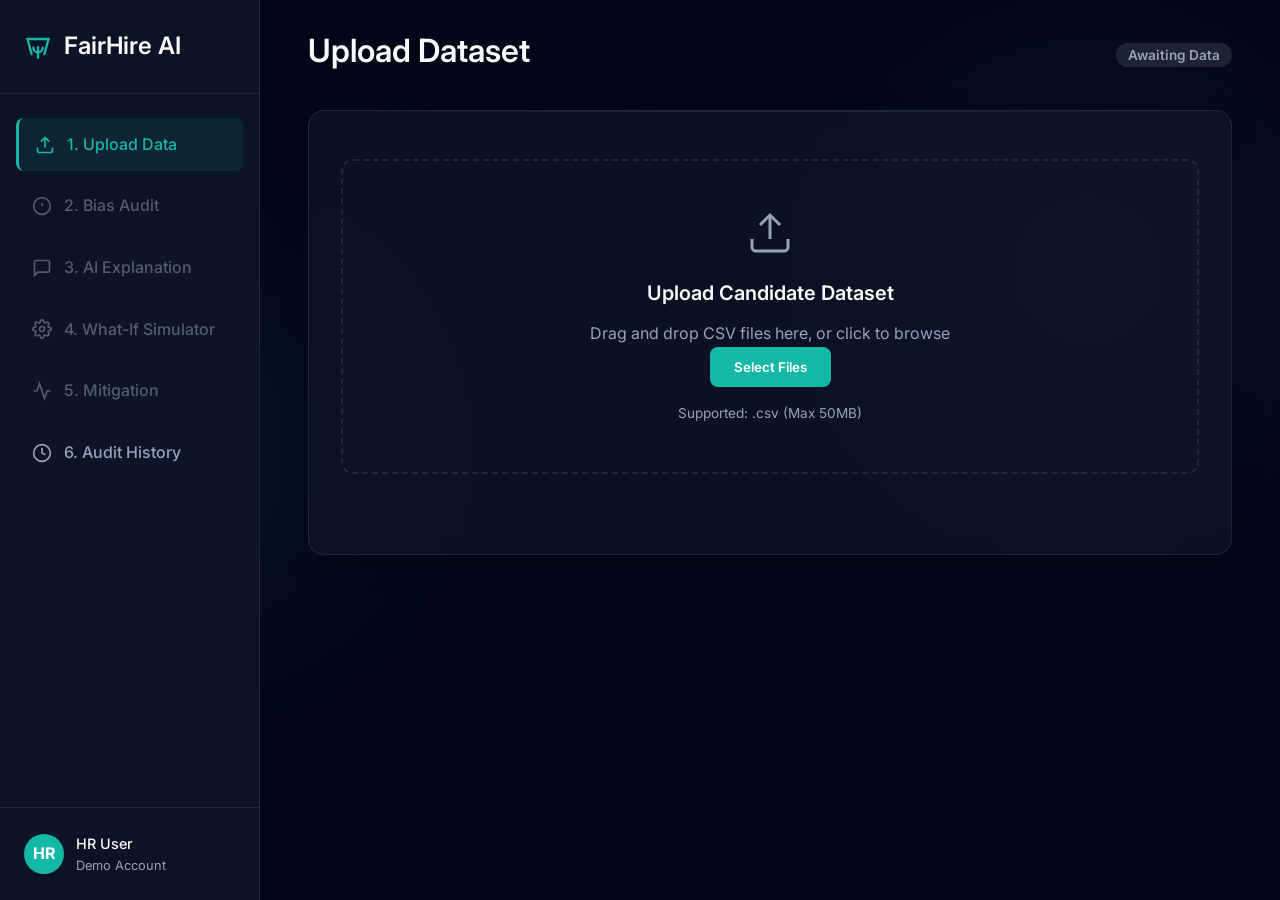
==== frontend/index.html @ 6fec4ee8 "Initial commit: FairHire AI - Hiring Bias Auditor with Gemini AI integration" ====
<!DOCTYPE html>
<html lang="en">
<head>
    <meta charset="UTF-8">
    <meta name="viewport" content="width=device-width, initial-scale=1.0">
    <title>FairHire AI | Hiring Bias Auditor</title>
    <link href="https://fonts.googleapis.com/css2?family=Inter:wght@300;400;500;600;700&display=swap" rel="stylesheet">
    <link rel="stylesheet" href="style.css">
</head>
<body>
    <div class="app-container">
        <!-- Sidebar Navigation -->
        <aside class="sidebar">
            <div class="logo-container">
                <div class="logo-icon">
                    <svg xmlns="http://www.w3.org/2000/svg" viewBox="0 0 24 24" fill="none" stroke="currentColor" stroke-width="2" stroke-linecap="round" stroke-linejoin="round"><path d="M3 6h18"/><path d="M12 22v-9"/><path d="M8 13.5a4 4 0 1 0 8 0"/><path d="M21 6l-3.5 13"/><path d="M3 6l3.5 13"/></svg>
                </div>
                <h2>FairHire AI</h2>
            </div>
            
            <nav class="nav-menu">
                <a href="#upload" class="nav-item active" data-tab="upload">
                    <svg xmlns="http://www.w3.org/2000/svg" width="20" height="20" viewBox="0 0 24 24" fill="none" stroke="currentColor" stroke-width="2"><path d="M21 15v4a2 2 0 0 1-2 2H5a2 2 0 0 1-2-2v-4"/><polyline points="17 8 12 3 7 8"/><line x1="12" y1="3" x2="12" y2="15"/></svg>
                    1. Upload Data
                </a>
                <a href="#audit" class="nav-item disabled" data-tab="audit" id="nav-audit">
                    <svg xmlns="http://www.w3.org/2000/svg" width="20" height="20" viewBox="0 0 24 24" fill="none" stroke="currentColor" stroke-width="2"><circle cx="12" cy="12" r="10"/><line x1="12" y1="8" x2="12" y2="12"/><line x1="12" y1="16" x2="12.01" y2="16"/></svg>
                    2. Bias Audit
                </a>
                <a href="#explain" class="nav-item disabled" data-tab="explain" id="nav-explain">
                    <svg xmlns="http://www.w3.org/2000/svg" width="20" height="20" viewBox="0 0 24 24" fill="none" stroke="currentColor" stroke-width="2"><path d="M21 15a2 2 0 0 1-2 2H7l-4 4V5a2 2 0 0 1 2-2h14a2 2 0 0 1 2 2z"/></svg>
                    3. AI Explanation
                </a>
                <a href="#whatif" class="nav-item disabled" data-tab="whatif" id="nav-whatif">
                    <svg xmlns="http://www.w3.org/2000/svg" width="20" height="20" viewBox="0 0 24 24" fill="none" stroke="currentColor" stroke-width="2"><circle cx="12" cy="12" r="3"/><path d="M19.4 15a1.65 1.65 0 0 0 .33 1.82l.06.06a2 2 0 0 1 0 2.83 2 2 0 0 1-2.83 0l-.06-.06a1.65 1.65 0 0 0-1.82-.33 1.65 1.65 0 0 0-1 1.51V21a2 2 0 0 1-2 2 2 2 0 0 1-2-2v-.09A1.65 1.65 0 0 0 9 19.4a1.65 1.65 0 0 0-1.82.33l-.06.06a2 2 0 0 1-2.83 0 2 2 0 0 1 0-2.83l.06-.06a1.65 1.65 0 0 0 .33-1.82 1.65 1.65 0 0 0-1.51-1H3a2 2 0 0 1-2-2 2 2 0 0 1 2-2h.09A1.65 1.65 0 0 0 4.6 9a1.65 1.65 0 0 0-.33-1.82l-.06-.06a2 2 0 0 1 0-2.83 2 2 0 0 1 2.83 0l.06.06a1.65 1.65 0 0 0 1.82.33H9a1.65 1.65 0 0 0 1-1.51V3a2 2 0 0 1 2-2 2 2 0 0 1 2 2v.09a1.65 1.65 0 0 0 1 1.51 1.65 1.65 0 0 0 1.82-.33l.06-.06a2 2 0 0 1 2.83 0 2 2 0 0 1 0 2.83l-.06.06a1.65 1.65 0 0 0-.33 1.82V9a1.65 1.65 0 0 0 1.51 1H21a2 2 0 0 1 2 2 2 2 0 0 1-2 2h-.09a1.65 1.65 0 0 0-1.51 1z"/></svg>
                    4. What-If Simulator
                </a>
                <a href="#impact" class="nav-item disabled" data-tab="impact" id="nav-impact">
                    <svg xmlns="http://www.w3.org/2000/svg" width="20" height="20" viewBox="0 0 24 24" fill="none" stroke="currentColor" stroke-width="2"><polyline points="22 12 18 12 15 21 9 3 6 12 2 12"/></svg>
                    5. Mitigation
                </a>
                <a href="#history" class="nav-item" data-tab="history" id="nav-history">
                    <svg xmlns="http://www.w3.org/2000/svg" width="20" height="20" viewBox="0 0 24 24" fill="none" stroke="currentColor" stroke-width="2"><circle cx="12" cy="12" r="10"/><polyline points="12 6 12 12 16 14"/></svg>
                    6. Audit History
                </a>
            </nav>
            
            <div class="sidebar-footer">
                <div class="user-info">
                    <div class="avatar">HR</div>
                    <div>
                        <div class="user-name">HR User</div>
                        <div class="user-role">Demo Account</div>
                    </div>
                </div>
            </div>
        </aside>

        <!-- Main Content Area -->
        <main class="main-content">
            <header class="top-header">
                <h1 id="page-title">Upload Dataset</h1>
                <div class="header-actions">
                    <span class="badge" id="status-badge">Awaiting Data</span>
                </div>
            </header>

            <div class="content-wrapper">
                
                <!-- Tab 1: Upload Dataset -->
                <section id="tab-upload" class="tab-content active">
                    <div class="card glass-card upload-container">
                        <div class="upload-area" id="drop-zone">
                            <svg class="upload-icon" xmlns="http://www.w3.org/2000/svg" viewBox="0 0 24 24" fill="none" stroke="currentColor" stroke-width="1.5"><path d="M21 15v4a2 2 0 0 1-2 2H5a2 2 0 0 1-2-2v-4"/><polyline points="17 8 12 3 7 8"/><line x1="12" y1="3" x2="12" y2="15"/></svg>
                            <h3>Upload Candidate Dataset</h3>
                            <p>Drag and drop CSV files here, or click to browse</p>
                            <input type="file" id="file-input" accept=".csv" multiple hidden>
                            <button class="btn btn-primary" onclick="document.getElementById('file-input').click()">Select Files</button>
                            <p class="file-hint">Supported: .csv (Max 50MB)</p>
                        </div>
                        
                        <div id="config-area" class="config-area hidden">
                            <div class="success-banner" style="display: flex; justify-content: space-between; align-items: center;">
                                <div style="display: flex; align-items: center; gap: 8px;">
                                    <svg xmlns="http://www.w3.org/2000/svg" width="20" height="20" viewBox="0 0 24 24" fill="none" stroke="currentColor" stroke-width="2"><path d="M22 11.08V12a10 10 0 1 1-5.93-9.14"/><polyline points="22 4 12 14.01 9 11.01"/></svg>
                                    <span id="file-name-display">dataset(s) loaded</span>
                                </div>
                                <button class="btn btn-sm" id="btn-refresh" style="background-color: transparent; border: 1px solid var(--border-color); color: var(--text-main);">Refresh / Clear</button>
                            </div>
                            
                            <div class="form-group" id="dataset-select-group" style="display: none;">
                                <label for="dataset-select">Select Dataset to Audit</label>
                                <div style="display: flex; gap: 8px;">
                                    <select id="dataset-select" class="form-control" style="flex: 1;"></select>
                                    <button class="btn btn-sm btn-primary" onclick="document.getElementById('file-input-add').click()" style="padding: 0 12px; font-size: 1.2rem; display: flex; align-items: center; justify-content: center;" title="Add more datasets">+</button>
                                </div>
                                <input type="file" id="file-input-add" accept=".csv" multiple hidden>
                            </div>
                            
                            <div class="form-group">
                                <label for="target-col">Target Column (Hiring Decision)</label>
                                <select id="target-col" class="form-control"></select>
                                <small>The column indicating whether a candidate was hired (e.g., 1 for hired, 0 for rejected).</small>
                            </div>
                            
                            <div class="form-group">
                                <label for="sensitive-col">Sensitive Attribute (Potential Bias)</label>
                                <select id="sensitive-col" class="form-control"></select>
                                <small>The demographic attribute to audit for fairness (e.g., gender, race, location).</small>
                            </div>
                            
                            <button class="btn btn-primary btn-large w-100" id="btn-run-audit">Run Bias Audit</button>
                        </div>
                    </div>
                </section>

                <!-- Tab 2: Bias Audit -->
                <section id="tab-audit" class="tab-content">
                    <div class="grid-2-col">
                        <div class="card glass-card score-card">
                            <h3>Demographic Parity Gap</h3>
                            <div class="gauge-container">
                                <div class="bias-score" id="bias-score-display">0%</div>
                                <div class="bias-status" id="bias-status-display">UNKNOWN</div>
                            </div>
                            <p class="metrics-desc">This represents the difference in selection rates between groups. A gap > 10% is considered biased.</p>
                        </div>
                        
                        <div class="card glass-card chart-card">
                            <h3>Selection Rates by Group</h3>
                            <div class="chart-container" id="selection-chart-container">
                                <!-- Canvas inserted by JS -->
                            </div>
                        </div>
                    </div>
                    
                    <div class="action-footer">
                        <button class="btn btn-primary btn-large" onclick="window.location.hash='explain'">Get AI Explanation</button>
                    </div>
                </section>

                <!-- Tab 3: AI Explanation -->
                <section id="tab-explain" class="tab-content">
                    <div class="grid-2-col">
                        <div class="card glass-card gemini-card">
                            <div class="card-header">
                                <div class="gemini-logo">✦</div>
                                <h3>Gemini Analysis</h3>
                            </div>
                            <div class="gemini-content" id="gemini-explanation">
                                <div class="shimmer-loader"></div>
                            </div>
                        </div>
                        
                        <div class="card glass-card">
                            <h3>Root Cause Analysis</h3>
                            <p class="section-desc">Proxy variables that may be encoding the bias:</p>
                            
                            <div class="feature-importance-list" id="feature-list">
                                <div class="shimmer-loader"></div>
                            </div>
                            
                            <div class="gemini-content sm mt-4" id="gemini-root-cause">
                                <div class="shimmer-loader"></div>
                            </div>
                        </div>
                    </div>
                    
                    <div class="action-footer">
                        <button class="btn btn-primary btn-large" onclick="window.location.hash='whatif'">Try What-If Simulator</button>
                    </div>
                </section>

                <!-- Tab 4: What-If Simulator -->
                <section id="tab-whatif" class="tab-content">
                    <div class="card glass-card">
                        <div class="simulator-header">
                            <h3>Test a Candidate</h3>
                            <p>Select a rejected candidate to see how their demographic attributes affected their outcome.</p>
                        </div>
                        
                        <div class="simulator-controls">
                            <select id="sim-candidate-select" class="form-control sm"></select>
                            <span class="sim-arrow">→</span>
                            <div class="sim-action">
                                <span>If they were</span>
                                <input type="text" id="sim-target-group" class="form-control sm" placeholder="e.g., Male, Tier-1">
                            </div>
                            <button class="btn btn-primary" id="btn-simulate">Simulate</button>
                        </div>
                        
                        <div class="simulator-results hidden" id="sim-results">
                            <div class="grid-2-col">
                                <div class="sim-profile">
                                    <h4>Original Candidate Profile</h4>
                                    <ul class="profile-list" id="sim-profile-details"></ul>
                                    <div class="outcome rejected">Actual Outcome: Rejected</div>
                                </div>
                                <div class="sim-analysis gemini-card">
                                    <div class="card-header">
                                        <div class="gemini-logo">✦</div>
                                        <h4>Gemini Simulation</h4>
                                    </div>
                                    <div class="gemini-content" id="sim-explanation">
                                        <!-- Generated content -->
                                    </div>
                                </div>
                            </div>
                        </div>
                    </div>
                    
                    <div class="action-footer">
                        <button class="btn btn-primary btn-large" onclick="window.location.hash='impact'">Apply Mitigation</button>
                    </div>
                </section>

                <!-- Tab 5: Impact Dashboard (Mitigation) -->
                <section id="tab-impact" class="tab-content">
                    <div class="card glass-card full-width">
                        <div class="impact-header">
                            <div>
                                <h3>Apply Fairness Mitigation</h3>
                                <p>We use a 'Reweighting' algorithm to balance the training data without removing historical rows, ensuring equal opportunity.</p>
                            </div>
                            <button class="btn btn-success btn-large" id="btn-mitigate">Run Mitigation Engine</button>
                        </div>
                        
                        <div class="impact-results hidden" id="mitigation-results">
                            <div class="grid-2-col mt-4">
                                <div class="metric-card before">
                                    <h4>Before Mitigation</h4>
                                    <div class="huge-metric" id="metric-before">22% Gap</div>
                                    <div class="badge status-fail">Biased</div>
                                </div>
                                <div class="metric-card after">
                                    <h4>After Mitigation</h4>
                                    <div class="huge-metric" id="metric-after">5% Gap</div>
                                    <div class="badge status-pass">Fair</div>
                                </div>
                            </div>
                            
                            <div class="success-banner mt-4">
                                <svg xmlns="http://www.w3.org/2000/svg" width="24" height="24" viewBox="0 0 24 24" fill="none" stroke="currentColor" stroke-width="2"><path d="M22 11.08V12a10 10 0 1 1-5.93-9.14"/><polyline points="22 4 12 14.01 9 11.01"/></svg>
                                <span>The model is now ready for production deployment with ethical constraints applied.</span>
                            </div>
                        </div>
                    </div>
                </section>

                <!-- Tab 6: Audit History -->
                <section id="tab-history" class="tab-content">
                    <div class="card glass-card full-width">
                        <div class="impact-header">
                            <div>
                                <h3>Past Audits</h3>
                                <p>Review your previously run bias audits across all datasets.</p>
                            </div>
                            <button class="btn btn-sm" id="btn-clear-history" style="background: transparent; border: 1px solid var(--border-color); color: var(--text-main);">Clear History</button>
                        </div>
                        <div class="history-table-container mt-4" style="overflow-x: auto;">
                            <table class="history-table" style="width: 100%; border-collapse: collapse; text-align: left;">
                                <thead>
                                    <tr style="border-bottom: 1px solid var(--border-color);">
                                        <th style="padding: 12px; font-weight: 500;">Date & Time</th>
                                        <th style="padding: 12px; font-weight: 500;">Dataset</th>
                                        <th style="padding: 12px; font-weight: 500;">Target / Sensitive</th>
                                        <th style="padding: 12px; font-weight: 500;">Bias Gap</th>
                                        <th style="padding: 12px; font-weight: 500;">Status</th>
                                    </tr>
                                </thead>
                                <tbody id="history-table-body">
                                    <!-- Populated by JS -->
                                </tbody>
                            </table>
                            <div id="no-history-msg" style="padding: 20px; text-align: center; color: var(--text-muted); display: none;">No past audits found.</div>
                        </div>
                    </div>
                </section>

            </div>
            
            <!-- Global Loader overlay -->
            <div id="loader-overlay" class="loader-overlay hidden">
                <div class="spinner"></div>
                <h3 id="loader-text">Processing...</h3>
            </div>
            
        </main>
    </div>

    <script src="app.js"></script>
</body>
</html>
---- frontend/style.css ----
/* ==== FairHire AI Design System ==== */

:root {
    /* Colors */
    --bg-dark: #020617;
    --bg-card: rgba(15, 23, 42, 0.7);
    --border-color: rgba(51, 65, 85, 0.5);
    
    --primary: #14b8a6; /* Teal */
    --primary-hover: #0d9488;
    --text-main: #f8fafc;
    --text-muted: #94a3b8;
    
    --success: #10b981;
    --danger: #f43f5e;
    --warning: #f59e0b;
    
    --gemini-gradient: linear-gradient(135deg, #1a73e8 0%, #8ab4f8 100%);
    
    /* Layout */
    --sidebar-width: 260px;
    --card-radius: 16px;
    --transition: all 0.3s cubic-bezier(0.4, 0, 0.2, 1);
}

* {
    margin: 0;
    padding: 0;
    box-sizing: border-box;
}

body {
    font-family: 'Inter', sans-serif;
    background-color: var(--bg-dark);
    color: var(--text-main);
    line-height: 1.6;
    overflow-x: hidden;
    background-image: 
        radial-gradient(circle at 15% 50%, rgba(20, 184, 166, 0.08), transparent 25%),
        radial-gradient(circle at 85% 30%, rgba(138, 180, 248, 0.08), transparent 25%);
    background-attachment: fixed;
}

/* Typography */
h1, h2, h3, h4 { font-weight: 600; line-height: 1.2; }
h1 { font-size: 2rem; margin-bottom: 0.5rem; }
h3 { font-size: 1.25rem; margin-bottom: 1rem; color: var(--text-main); }
p { color: var(--text-muted); }

/* Layout */
.app-container {
    display: flex;
    min-height: 100vh;
}

/* Sidebar */
.sidebar {
    width: var(--sidebar-width);
    background: rgba(15, 23, 42, 0.8);
    border-right: 1px solid var(--border-color);
    backdrop-filter: blur(12px);
    display: flex;
    flex-direction: column;
    position: fixed;
    height: 100vh;
    z-index: 10;
}

.logo-container {
    padding: 2rem 1.5rem;
    display: flex;
    align-items: center;
    gap: 0.75rem;
    border-bottom: 1px solid var(--border-color);
}

.logo-icon {
    color: var(--primary);
    width: 28px;
    height: 28px;
}

.nav-menu {
    padding: 1.5rem 1rem;
    display: flex;
    flex-direction: column;
    gap: 0.5rem;
    flex-grow: 1;
}

.nav-item {
    display: flex;
    align-items: center;
    gap: 0.75rem;
    padding: 0.875rem 1rem;
    border-radius: 8px;
    color: var(--text-muted);
    text-decoration: none;
    font-weight: 500;
    transition: var(--transition);
}

.nav-item:hover:not(.disabled) {
    background: rgba(255, 255, 255, 0.05);
    color: var(--text-main);
}

.nav-item.active {
    background: rgba(20, 184, 166, 0.1);
    color: var(--primary);
    border-left: 3px solid var(--primary);
}

.nav-item.disabled {
    opacity: 0.5;
    cursor: not-allowed;
}

.sidebar-footer {
    padding: 1.5rem;
    border-top: 1px solid var(--border-color);
}

.user-info {
    display: flex;
    align-items: center;
    gap: 0.75rem;
}

.avatar {
    width: 40px;
    height: 40px;
    border-radius: 50%;
    background: var(--primary);
    display: flex;
    align-items: center;
    justify-content: center;
    font-weight: bold;
    color: #fff;
}

.user-name { font-weight: 500; font-size: 0.9rem; }
.user-role { font-size: 0.8rem; color: var(--text-muted); }

/* Main Content */
.main-content {
    margin-left: var(--sidebar-width);
    flex-grow: 1;
    padding: 2rem 3rem;
    max-width: 1200px;
}

.top-header {
    display: flex;
    justify-content: space-between;
    align-items: center;
    margin-bottom: 2rem;
}

.badge {
    padding: 0.25rem 0.75rem;
    border-radius: 999px;
    font-size: 0.85rem;
    font-weight: 600;
    background: rgba(255, 255, 255, 0.1);
    color: var(--text-muted);
}
.badge.status-pass { background: rgba(16, 185, 129, 0.2); color: var(--success); }
.badge.status-fail { background: rgba(244, 63, 94, 0.2); color: var(--danger); }

/* Tabs */
.tab-content {
    display: none;
    animation: fadeIn 0.4s ease-out;
}
.tab-content.active { display: block; }

@keyframes fadeIn {
    from { opacity: 0; transform: translateY(10px); }
    to { opacity: 1; transform: translateY(0); }
}

/* UI Components */
.card {
    background: var(--bg-card);
    border: 1px solid var(--border-color);
    border-radius: var(--card-radius);
    padding: 1.5rem;
    box-shadow: 0 10px 30px rgba(0, 0, 0, 0.2);
    backdrop-filter: blur(10px);
}

.glass-card {
    position: relative;
    overflow: hidden;
}
.glass-card::before {
    content: '';
    position: absolute;
    top: 0; left: 0; right: 0;
    height: 1px;
    background: linear-gradient(90deg, transparent, rgba(255,255,255,0.1), transparent);
}

.grid-2-col {
    display: grid;
    grid-template-columns: 1fr 1fr;
    gap: 1.5rem;
}

/* Forms & Buttons */
.form-group { margin-bottom: 1.5rem; }
.form-group label { display: block; margin-bottom: 0.5rem; font-weight: 500; font-size: 0.95rem; }
.form-group small { color: var(--text-muted); font-size: 0.8rem; display: block; margin-top: 0.25rem; }

.form-control {
    width: 100%;
    padding: 0.75rem 1rem;
    border-radius: 8px;
    background: rgba(0, 0, 0, 0.2);
    border: 1px solid var(--border-color);
    color: var(--text-main);
    font-family: inherit;
    transition: var(--transition);
}
.form-control:focus {
    outline: none;
    border-color: var(--primary);
    box-shadow: 0 0 0 2px rgba(20, 184, 166, 0.2);
}
.form-control.sm { padding: 0.5rem 0.75rem; font-size: 0.9rem; }

select.form-control option { background: var(--bg-dark); color: #fff; }

.btn {
    display: inline-flex;
    align-items: center;
    justify-content: center;
    padding: 0.75rem 1.5rem;
    border-radius: 8px;
    font-weight: 600;
    cursor: pointer;
    border: none;
    transition: var(--transition);
    font-family: inherit;
}
.btn-primary { background: var(--primary); color: #fff; }
.btn-primary:hover { background: var(--primary-hover); transform: translateY(-1px); }
.btn-success { background: var(--success); color: #fff; }
.btn-success:hover { background: #059669; }
.btn-large { padding: 1rem 2rem; font-size: 1.1rem; }
.w-100 { width: 100%; }

/* Page Specifics */

/* Upload */
.upload-container { text-align: center; padding: 3rem 2rem; }
.upload-area {
    border: 2px dashed var(--border-color);
    border-radius: 12px;
    padding: 3rem 2rem;
    margin-bottom: 2rem;
    transition: var(--transition);
}
.upload-area:hover, .upload-area.dragover {
    border-color: var(--primary);
    background: rgba(20, 184, 166, 0.05);
}
.upload-icon { width: 48px; height: 48px; color: var(--text-muted); margin-bottom: 1rem; }
.file-hint { margin-top: 1rem; font-size: 0.85rem; }

.success-banner {
    background: rgba(16, 185, 129, 0.1);
    border: 1px solid rgba(16, 185, 129, 0.3);
    padding: 1rem;
    border-radius: 8px;
    display: flex;
    align-items: center;
    gap: 0.75rem;
    color: var(--success);
    margin-bottom: 1.5rem;
    text-align: left;
}

/* Audit / Gauges */
.gauge-container {
    display: flex;
    flex-direction: column;
    align-items: center;
    justify-content: center;
    height: 200px;
}
.bias-score {
    font-size: 4rem;
    font-weight: 700;
    line-height: 1;
    background: linear-gradient(90deg, #f8fafc, #94a3b8);
    -webkit-background-clip: text;
    -webkit-text-fill-color: transparent;
    transition: color 0.5s;
}
.bias-status {
    margin-top: 1rem;
    font-size: 1.25rem;
    font-weight: 600;
    letter-spacing: 2px;
}
.status-fail { color: var(--danger); }
.status-pass { color: var(--success); }

.chart-container {
    height: 250px;
    width: 100%;
    position: relative;
    margin-top: 1rem;
}

/* Gemini Areas */
.gemini-card { border: 1px solid rgba(138, 180, 248, 0.3); }
.card-header { display: flex; align-items: center; gap: 0.75rem; margin-bottom: 1.5rem; }
.gemini-logo {
    width: 28px; height: 28px;
    background: var(--gemini-gradient);
    border-radius: 6px;
    display: flex; align-items: center; justify-content: center;
    color: white; font-weight: bold;
}
.gemini-content {
    font-size: 1.05rem; line-height: 1.7; color: #e2e8f0;
    padding: 1rem; background: rgba(0,0,0,0.2); border-radius: 8px;
}
.gemini-content.sm { font-size: 0.95rem; }

.feature-importance-list { display: flex; flex-direction: column; gap: 0.75rem; }
.feature-item {
    display: flex; align-items: center; gap: 1rem;
}
.feature-name { width: 120px; font-size: 0.85rem; font-family: monospace; }
.feature-bar-bg {
    flex-grow: 1; height: 8px; background: rgba(255,255,255,0.1); border-radius: 4px; overflow: hidden;
}
.feature-bar-fill { height: 100%; background: var(--primary); border-radius: 4px; }
.feature-val { width: 40px; font-size: 0.8rem; text-align: right; color: var(--text-muted); }

/* Simulator */
.simulator-header { margin-bottom: 2rem; }
.simulator-controls {
    display: flex; align-items: center; gap: 1rem; background: rgba(0,0,0,0.2); padding: 1.5rem; border-radius: 12px; margin-bottom: 2rem;
}
.sim-arrow { font-size: 1.5rem; color: var(--text-muted); }
.sim-action { display: flex; flex-direction: column; gap: 0.25rem; flex-grow: 1; }
.sim-action span { font-size: 0.8rem; color: var(--text-muted); text-transform: uppercase; letter-spacing: 1px; }

.sim-profile h4 { margin-bottom: 1rem; color: var(--primary); }
.profile-list { list-style: none; display: flex; flex-direction: column; gap: 0.5rem; margin-bottom: 1.5rem; }
.profile-list li { display: flex; justify-content: space-between; font-size: 0.9rem; border-bottom: 1px solid rgba(255,255,255,0.05); padding-bottom: 0.25rem; }
.profile-list li span:first-child { color: var(--text-muted); }

.outcome {
    padding: 0.75rem; border-radius: 6px; font-weight: 600; text-align: center;
}
.outcome.rejected { background: rgba(244, 63, 94, 0.1); color: var(--danger); border: 1px solid rgba(244, 63, 94, 0.2); }

/* Mitigation */
.impact-header { display: flex; justify-content: space-between; align-items: center; margin-bottom: 2rem; }
.metric-card { text-align: center; padding: 2rem; border-radius: 12px; background: rgba(0,0,0,0.2); }
.huge-metric { font-size: 3.5rem; font-weight: 700; margin: 1rem 0; }
.metric-card.before .huge-metric { color: var(--danger); }
.metric-card.after .huge-metric { color: var(--success); }

/* Utilities */
.hidden { display: none !important; }
.mt-4 { margin-top: 1.5rem; }
.action-footer { display: flex; justify-content: center; margin-top: 3rem; }

/* Loader */
.loader-overlay {
    position: fixed; top: 0; left: 0; width: 100%; height: 100%;
    background: rgba(2, 6, 23, 0.8); backdrop-filter: blur(5px);
    display: flex; flex-direction: column; align-items: center; justify-content: center;
    z-index: 1000;
}
.spinner {
    width: 50px; height: 50px; border: 4px solid rgba(20, 184, 166, 0.2);
    border-top-color: var(--primary); border-radius: 50%;
    animation: spin 1s linear infinite; margin-bottom: 1rem;
}
@keyframes spin { to { transform: rotate(360deg); } }

.shimmer-loader {
    height: 60px; width: 100%; border-radius: 8px;
    background: linear-gradient(90deg, rgba(255,255,255,0.05) 25%, rgba(255,255,255,0.1) 50%, rgba(255,255,255,0.05) 75%);
    background-size: 200% 100%; animation: shimmer 1.5s infinite;
}
@keyframes shimmer { 0% { background-position: 200% 0; } 100% { background-position: -200% 0; } }
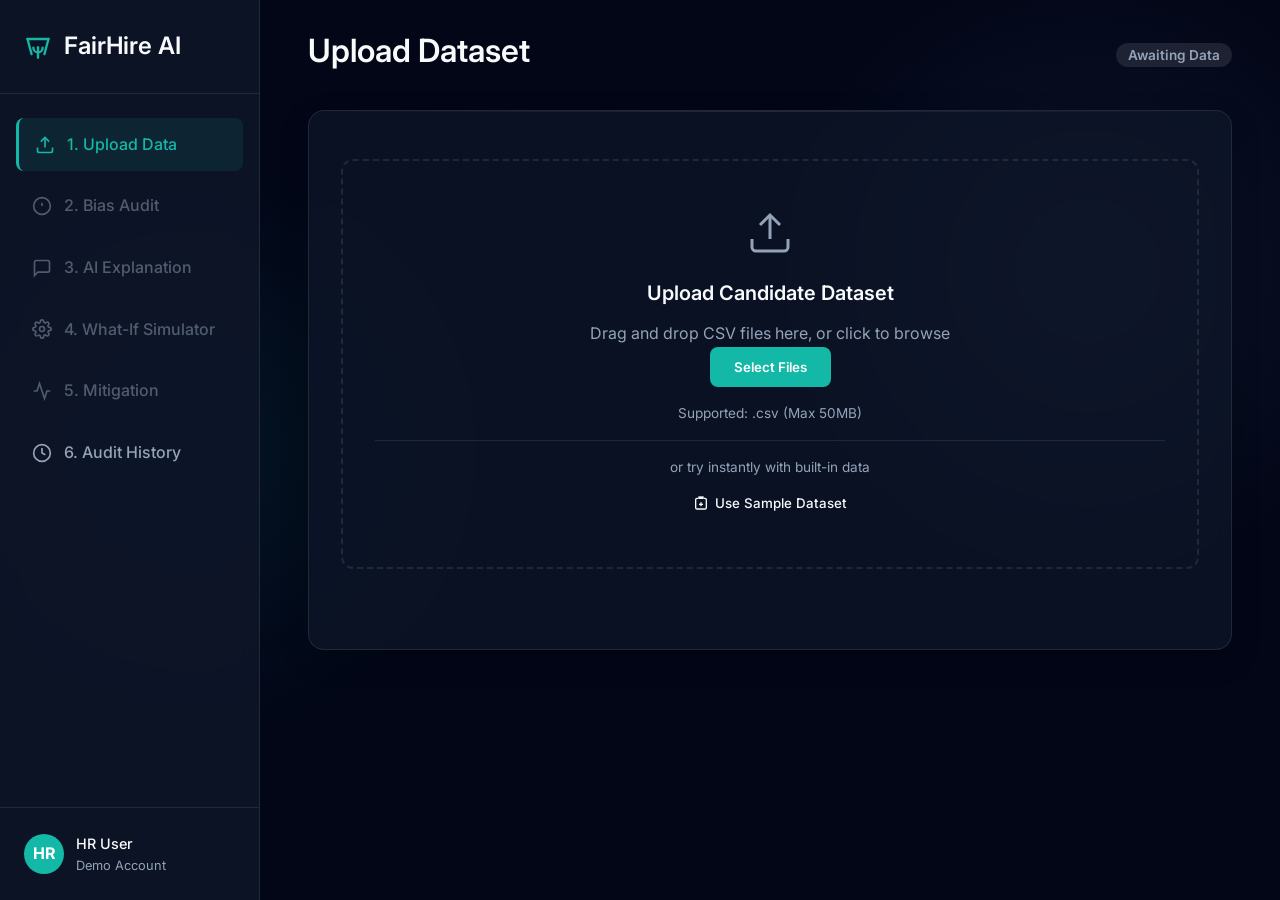
==== commit 25e5a62a: "Add client-side PDF Impact Report: branded A4 PDF with hero card, tables, narrative sections, page b" ====
--- a/frontend/index.html
+++ b/frontend/index.html
@@ -77,6 +77,13 @@
                             <input type="file" id="file-input" accept=".csv" multiple hidden>
                             <button class="btn btn-primary" onclick="document.getElementById('file-input').click()">Select Files</button>
                             <p class="file-hint">Supported: .csv (Max 50MB)</p>
+                            <div style="margin-top: 16px; padding-top: 16px; border-top: 1px solid var(--border-color); width: 100%; text-align: center;">
+                                <p style="color: var(--text-muted); font-size: 0.85rem; margin-bottom: 8px;">or try instantly with built-in data</p>
+                                <button class="btn" id="btn-sample-demo" style="background: transparent; border: 1px solid var(--accent); color: var(--accent); padding: 8px 24px; font-weight: 500; display: inline-flex; align-items: center; gap: 6px;">
+                                    <svg xmlns="http://www.w3.org/2000/svg" width="16" height="16" viewBox="0 0 24 24" fill="none" stroke="currentColor" stroke-width="2"><path d="M9 3h6v2H9z"/><path d="M8 5H6a2 2 0 0 0-2 2v12a2 2 0 0 0 2 2h12a2 2 0 0 0 2-2V7a2 2 0 0 0-2-2h-2"/><line x1="12" y1="11" x2="12" y2="17"/><line x1="9" y1="14" x2="15" y2="14"/></svg>
+                                    Use Sample Dataset
+                                </button>
+                            </div>
                         </div>
                         
                         <div id="config-area" class="config-area hidden">
@@ -242,6 +249,13 @@
                             <div class="success-banner mt-4">
                                 <svg xmlns="http://www.w3.org/2000/svg" width="24" height="24" viewBox="0 0 24 24" fill="none" stroke="currentColor" stroke-width="2"><path d="M22 11.08V12a10 10 0 1 1-5.93-9.14"/><polyline points="22 4 12 14.01 9 11.01"/></svg>
                                 <span>The model is now ready for production deployment with ethical constraints applied.</span>
+                            </div>
+                            
+                            <div style="margin-top: 20px; text-align: center;">
+                                <button class="btn btn-primary btn-large" id="btn-download-pdf" aria-label="Download impact report as PDF" style="display: inline-flex; align-items: center; gap: 8px; padding: 12px 32px;">
+                                    <svg xmlns="http://www.w3.org/2000/svg" width="18" height="18" viewBox="0 0 24 24" fill="none" stroke="currentColor" stroke-width="2" aria-hidden="true"><path d="M21 15v4a2 2 0 0 1-2 2H5a2 2 0 0 1-2-2v-4"/><polyline points="7 10 12 15 17 10"/><line x1="12" y1="15" x2="12" y2="3"/></svg>
+                                    <span id="pdf-btn-text">Download PDF Report</span>
+                                </button>
                             </div>
                         </div>
                     </div>
@@ -288,6 +302,9 @@
         </main>
     </div>
 
+    <script src="lib/jspdf.umd.min.js"></script>
+    <script src="lib/jspdf.plugin.autotable.min.js"></script>
+    <script src="pdfReport.js"></script>
     <script src="app.js"></script>
 </body>
 </html>
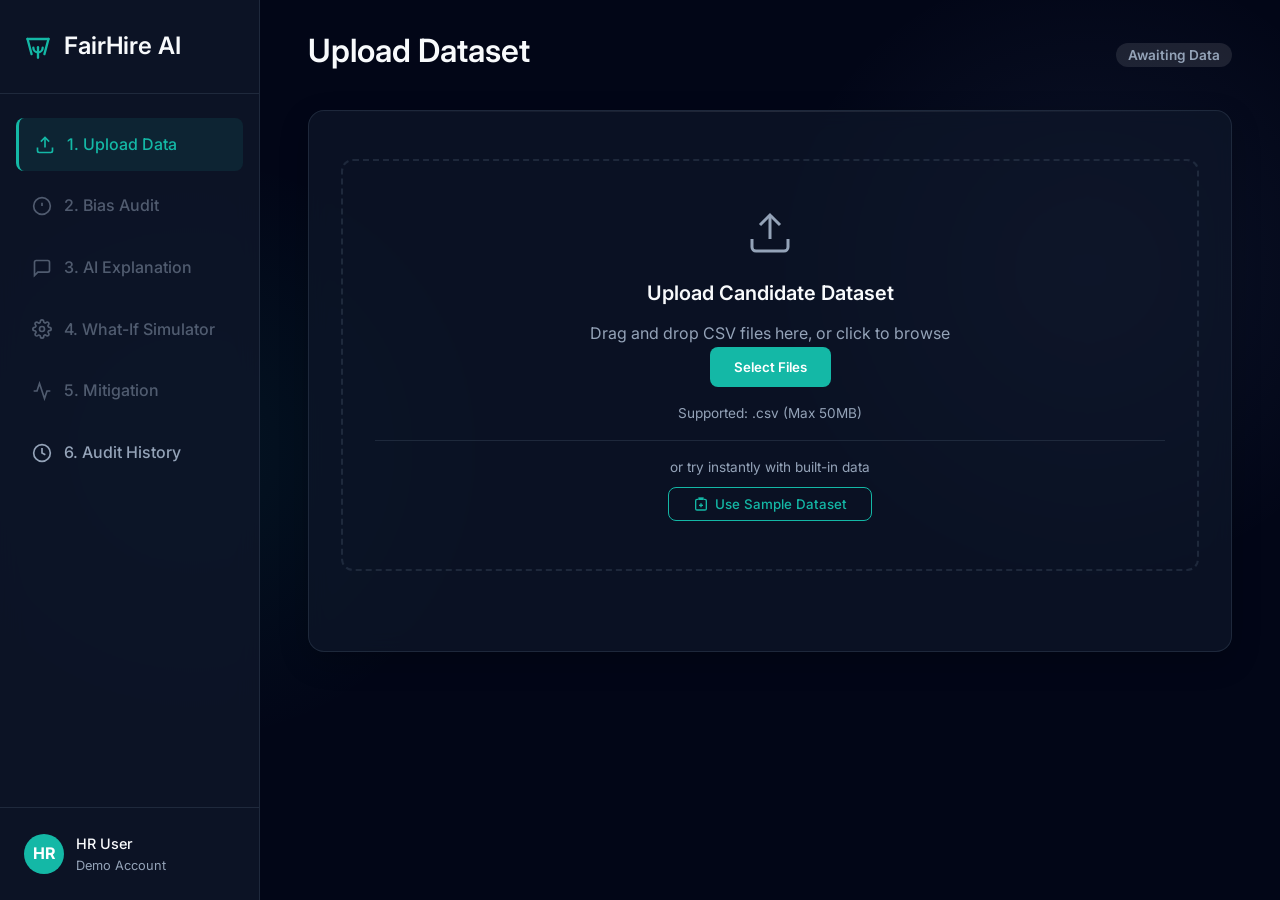
==== commit fd536723: "Final production polish: Supabase persistence, Gemini proxy, PDF export fixes, and UI cleanups" ====
--- a/frontend/index.html
+++ b/frontend/index.html
@@ -79,10 +79,11 @@
                             <p class="file-hint">Supported: .csv (Max 50MB)</p>
                             <div style="margin-top: 16px; padding-top: 16px; border-top: 1px solid var(--border-color); width: 100%; text-align: center;">
                                 <p style="color: var(--text-muted); font-size: 0.85rem; margin-bottom: 8px;">or try instantly with built-in data</p>
-                                <button class="btn" id="btn-sample-demo" style="background: transparent; border: 1px solid var(--accent); color: var(--accent); padding: 8px 24px; font-weight: 500; display: inline-flex; align-items: center; gap: 6px;">
+                                <button class="btn" id="btn-sample-demo" style="background: transparent; border: 1px solid var(--primary); color: var(--primary); padding: 8px 24px; font-weight: 500; display: inline-flex; align-items: center; gap: 6px;">
                                     <svg xmlns="http://www.w3.org/2000/svg" width="16" height="16" viewBox="0 0 24 24" fill="none" stroke="currentColor" stroke-width="2"><path d="M9 3h6v2H9z"/><path d="M8 5H6a2 2 0 0 0-2 2v12a2 2 0 0 0 2 2h12a2 2 0 0 0 2-2V7a2 2 0 0 0-2-2h-2"/><line x1="12" y1="11" x2="12" y2="17"/><line x1="9" y1="14" x2="15" y2="14"/></svg>
                                     Use Sample Dataset
                                 </button>
+                            </div>
                             </div>
                         </div>
                         
@@ -115,9 +116,26 @@
                                 <select id="sensitive-col" class="form-control"></select>
                                 <small>The demographic attribute to audit for fairness (e.g., gender, race, location).</small>
                             </div>
-                            
-                            <button class="btn btn-primary btn-large w-100" id="btn-run-audit">Run Bias Audit</button>
-                        </div>
+                            <div class="form-group">
+                                <label for="bias-threshold">Bias Threshold</label>
+                                <select id="bias-threshold" class="form-control">
+                                    <option value="0.05">Strict (5%)</option>
+                                    <option value="0.1" selected>Standard (10%)</option>
+                                    <option value="0.15">Balanced (15%)</option>
+                                    <option value="0.2">Relaxed (20%)</option>
+                                </select>
+                                <small>The maximum allowable gap before a process is flagged as biased.</small>
+                            </div>
+                            
+                            <div id="validation-area" class="validation-area hidden mt-4">
+                                <ul id="validation-list" class="validation-list">
+                                    <!-- Checks appear here -->
+                                </ul>
+                            </div>
+                            
+                            <div class="mt-4">
+                                <button class="btn btn-primary btn-large w-100" id="btn-run-audit" disabled>Run Bias Audit</button>
+                            </div>
                     </div>
                 </section>
 
@@ -141,6 +159,29 @@
                         </div>
                     </div>
                     
+                    <div class="compliance-grid mt-4">
+                        <div class="compliance-card" id="metric-dp">
+                            <div class="compliance-label">Demographic Parity</div>
+                            <div class="compliance-val">--%</div>
+                            <div class="badge">Awaiting</div>
+                        </div>
+                        <div class="compliance-card" id="metric-eo">
+                            <div class="compliance-label">Equal Opportunity</div>
+                            <div class="compliance-val">--%</div>
+                            <div class="badge">Awaiting</div>
+                        </div>
+                        <div class="compliance-card" id="metric-odds">
+                            <div class="compliance-label">Equalized Odds</div>
+                            <div class="compliance-val">--%</div>
+                            <div class="badge">Awaiting</div>
+                        </div>
+                        <div class="compliance-card" id="metric-eeoc">
+                            <div class="compliance-label">EEOC 4/5ths Rule</div>
+                            <div class="compliance-val">-- ratio</div>
+                            <div class="badge">Awaiting</div>
+                        </div>
+                    </div>
+                    
                     <div class="action-footer">
                         <button class="btn btn-primary btn-large" onclick="window.location.hash='explain'">Get AI Explanation</button>
                     </div>
@@ -207,6 +248,7 @@
                                     <div class="card-header">
                                         <div class="gemini-logo">✦</div>
                                         <h4>Gemini Simulation</h4>
+                                        <div id="sim-prob-badge" class="badge ml-auto hidden" style="background: rgba(20, 184, 166, 0.2); color: var(--primary);">0% Prob</div>
                                     </div>
                                     <div class="gemini-content" id="sim-explanation">
                                         <!-- Generated content -->
@@ -236,12 +278,12 @@
                             <div class="grid-2-col mt-4">
                                 <div class="metric-card before">
                                     <h4>Before Mitigation</h4>
-                                    <div class="huge-metric" id="metric-before">22% Gap</div>
+                                    <div class="huge-metric" id="metric-before">--% Gap</div>
                                     <div class="badge status-fail">Biased</div>
                                 </div>
                                 <div class="metric-card after">
                                     <h4>After Mitigation</h4>
-                                    <div class="huge-metric" id="metric-after">5% Gap</div>
+                                    <div class="huge-metric" id="metric-after">--% Gap</div>
                                     <div class="badge status-pass">Fair</div>
                                 </div>
                             </div>
@@ -251,10 +293,18 @@
                                 <span>The model is now ready for production deployment with ethical constraints applied.</span>
                             </div>
                             
-                            <div style="margin-top: 20px; text-align: center;">
-                                <button class="btn btn-primary btn-large" id="btn-download-pdf" aria-label="Download impact report as PDF" style="display: inline-flex; align-items: center; gap: 8px; padding: 12px 32px;">
-                                    <svg xmlns="http://www.w3.org/2000/svg" width="18" height="18" viewBox="0 0 24 24" fill="none" stroke="currentColor" stroke-width="2" aria-hidden="true"><path d="M21 15v4a2 2 0 0 1-2 2H5a2 2 0 0 1-2-2v-4"/><polyline points="7 10 12 15 17 10"/><line x1="12" y1="15" x2="12" y2="3"/></svg>
+                            <div style="margin-top: 24px; display: flex; justify-content: center; gap: 12px; flex-wrap: wrap; border-top: 1px solid var(--border-color); padding-top: 24px;">
+                                <button class="btn btn-primary btn-large" id="btn-download-pdf" aria-label="Download impact report as PDF" style="display: inline-flex; align-items: center; gap: 8px;">
+                                    <svg xmlns="http://www.w3.org/2000/svg" width="18" height="18" viewBox="0 0 24 24" fill="none" stroke="currentColor" stroke-width="2"><path d="M21 15v4a2 2 0 0 1-2 2H5a2 2 0 0 1-2-2v-4"/><polyline points="7 10 12 15 17 10"/><line x1="12" y1="15" x2="12" y2="3"/></svg>
                                     <span id="pdf-btn-text">Download PDF Report</span>
+                                </button>
+                                <button class="btn btn-sm" id="btn-export-json" style="background: var(--bg-card); border: 1px solid var(--border-color); color: var(--text-main); display: inline-flex; align-items: center; gap: 8px; padding: 8px 16px;">
+                                    <svg xmlns="http://www.w3.org/2000/svg" width="16" height="16" viewBox="0 0 24 24" fill="none" stroke="currentColor" stroke-width="2"><path d="M21 15v4a2 2 0 0 1-2 2H5a2 2 0 0 1-2-2v-4"/><polyline points="7 10 12 15 17 10"/><line x1="12" y1="15" x2="12" y2="3"/></svg>
+                                    Export JSON
+                                </button>
+                                <button class="btn btn-sm" id="btn-export-csv" style="background: var(--bg-card); border: 1px solid var(--border-color); color: var(--text-main); display: inline-flex; align-items: center; gap: 8px; padding: 8px 16px;">
+                                    <svg xmlns="http://www.w3.org/2000/svg" width="16" height="16" viewBox="0 0 24 24" fill="none" stroke="currentColor" stroke-width="2"><path d="M21 15v4a2 2 0 0 1-2 2H5a2 2 0 0 1-2-2v-4"/><polyline points="7 10 12 15 17 10"/><line x1="12" y1="15" x2="12" y2="3"/></svg>
+                                    Export CSV
                                 </button>
                             </div>
                         </div>
@@ -271,17 +321,39 @@
                             </div>
                             <button class="btn btn-sm" id="btn-clear-history" style="background: transparent; border: 1px solid var(--border-color); color: var(--text-main);">Clear History</button>
                         </div>
-                        <div class="history-table-container mt-4" style="overflow-x: auto;">
-                            <table class="history-table" style="width: 100%; border-collapse: collapse; text-align: left;">
-                                <thead>
-                                    <tr style="border-bottom: 1px solid var(--border-color);">
-                                        <th style="padding: 12px; font-weight: 500;">Date & Time</th>
-                                        <th style="padding: 12px; font-weight: 500;">Dataset</th>
-                                        <th style="padding: 12px; font-weight: 500;">Target / Sensitive</th>
-                                        <th style="padding: 12px; font-weight: 500;">Bias Gap</th>
-                                        <th style="padding: 12px; font-weight: 500;">Status</th>
-                                    </tr>
-                                </thead>
+                            <div id="history-comparison-area" class="history-comparison-area hidden mt-4">
+                                <div class="card glass-card" style="padding: 16px;">
+                                    <div style="display: flex; align-items: center; gap: 8px; margin-bottom: 16px;">
+                                        <svg xmlns="http://www.w3.org/2000/svg" width="20" height="20" viewBox="0 0 24 24" fill="none" stroke="currentColor" stroke-width="2"><rect x="3" y="3" width="18" height="18" rx="2" ry="2"/><line x1="12" y1="21" x2="12" y2="3"/><line x1="3" y1="9" x2="21" y2="9"/></svg>
+                                        <h4 style="margin: 0;">Visual Comparison</h4>
+                                    </div>
+                                    <div class="grid-2-col" id="comparison-charts-container">
+                                        <div class="comparison-card">
+                                            <h5 style="margin-top: 0;">Bias Score Comparison</h5>
+                                            <div id="compare-bias-chart" style="height: 120px; display: flex; flex-direction: column; justify-content: center; gap: 12px;"></div>
+                                        </div>
+                                        <div class="comparison-card">
+                                            <h5 style="margin-top: 0;">Fairness Level</h5>
+                                            <div id="compare-fairness-chart" style="height: 120px; display: flex; flex-direction: column; justify-content: center; gap: 12px;"></div>
+                                        </div>
+                                    </div>
+                                    <div id="compare-delta-table" class="mt-4"></div>
+                                </div>
+                            </div>
+                            
+                            <div class="history-table-container mt-4" style="overflow-x: auto;">
+                                <table class="history-table" style="width: 100%; border-collapse: collapse; text-align: left;">
+                                    <thead>
+                                        <tr style="border-bottom: 1px solid var(--border-color);">
+                                            <th style="padding: 12px; width: 40px;"></th>
+                                            <th style="padding: 12px; font-weight: 500;">Date</th>
+                                            <th style="padding: 12px; font-weight: 500;">Dataset</th>
+                                            <th style="padding: 12px; font-weight: 500;">Config (Target / Sensitive)</th>
+                                            <th style="padding: 12px; font-weight: 500;">Rows</th>
+                                            <th style="padding: 12px; font-weight: 500;">Bias Gap</th>
+                                            <th style="padding: 12px; font-weight: 500;">Action</th>
+                                        </tr>
+                                    </thead>
                                 <tbody id="history-table-body">
                                     <!-- Populated by JS -->
                                 </tbody>
@@ -302,9 +374,12 @@
         </main>
     </div>
 
+
+
     <script src="lib/jspdf.umd.min.js"></script>
     <script src="lib/jspdf.plugin.autotable.min.js"></script>
-    <script src="pdfReport.js"></script>
-    <script src="app.js"></script>
+    <script src="lib/html-to-image.js"></script>
+    <script src="pdfReport.js?v=1.1"></script>
+    <script src="app.js?v=1.1"></script>
 </body>
 </html>
--- a/frontend/style.css
+++ b/frontend/style.css
@@ -29,6 +29,10 @@
     box-sizing: border-box;
 }
 
+.hidden {
+    display: none !important;
+}
+
 body {
     font-family: 'Inter', sans-serif;
     background-color: var(--bg-dark);
@@ -393,3 +397,7 @@
     background-size: 200% 100%; animation: shimmer 1.5s infinite;
 }
 @keyframes shimmer { 0% { background-position: 200% 0; } 100% { background-position: -200% 0; } }
+$css
+.ml-auto { margin-left: auto; }
+$css
+$css
